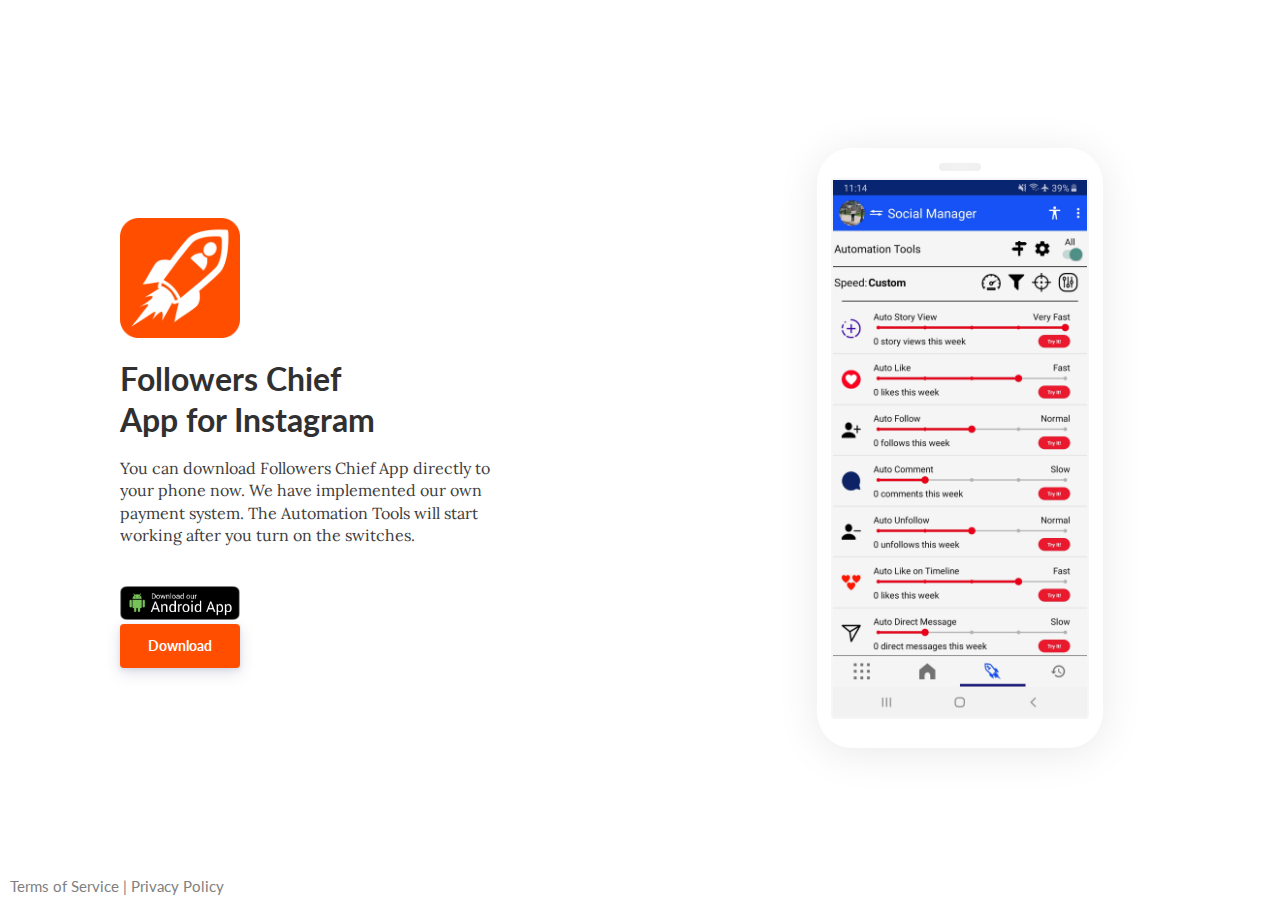
==== index.html @ 679df353 "Update index.html" ====
<!DOCTYPE html>
<html>
  <head>
    <meta charset="utf-8">
    <meta name="viewport" content="width=device-width, initial-scale=1">
    <link rel="stylesheet" href="css/main.css">
    <script src="js/main.js" defer></script>
    <link href="https://fonts.googleapis.com/css?family=Lato:400,700|Lora" rel="stylesheet">
    <link rel="icon" type="image/png" href="favicon-32x32.png" sizes="32x32" />
    <link rel="icon" type="image/png" href="favicon-16x16.png" sizes="16x16" />
    <meta name="description" content="Followers Chief can be downloaded here. Followers Chief Automation Tools will grow your Instagram Followers. The best automation tools in the market for Instagram working on your own mobile phone." />
    <title>Download Followers Chief App</title>

    <link rel="apple-touch-icon" sizes="57x57" href="/apple-icon-57x57.png">
<link rel="apple-touch-icon" sizes="60x60" href="/apple-icon-60x60.png">
<link rel="apple-touch-icon" sizes="72x72" href="/apple-icon-72x72.png">
<link rel="apple-touch-icon" sizes="76x76" href="/apple-icon-76x76.png">
<link rel="apple-touch-icon" sizes="114x114" href="/apple-icon-114x114.png">
<link rel="apple-touch-icon" sizes="120x120" href="/apple-icon-120x120.png">
<link rel="apple-touch-icon" sizes="144x144" href="/apple-icon-144x144.png">
<link rel="apple-touch-icon" sizes="152x152" href="/apple-icon-152x152.png">
<link rel="apple-touch-icon" sizes="180x180" href="/apple-icon-180x180.png">
<link rel="icon" type="image/png" sizes="192x192"  href="/android-icon-192x192.png">
<link rel="icon" type="image/png" sizes="32x32" href="/favicon-32x32.png">
<link rel="icon" type="image/png" sizes="96x96" href="/favicon-96x96.png">
<link rel="icon" type="image/png" sizes="16x16" href="/favicon-16x16.png">
<link rel="manifest" href="/manifest.json">
<meta name="msapplication-TileColor" content="#ffffff">
<meta name="msapplication-TileImage" content="/ms-icon-144x144.png">
<meta name="theme-color" content="#ffffff">
  </head>
  <body>
<!-- START OF: Header 02 =====-->
<header class="header-02">
  <div class="header-02__wrapper">
    <div class="header-02__left">
     <a href="/ChiefFollowers3.apk"> <div class="header-02__left_content"><img class="header-02__logo_img" src="img/other/followerschieflogo.png"/></a>
        <h1 class="heading header-02__heading">Followers Chief<br>App for Instagram</h1>
        <p class="header-02__text">You can download Followers Chief App directly to your phone now. We have implemented our own payment system. The Automation Tools will start working after you turn on the switches.</p>

        <a style="min-width: 500px;
}"href="/ChiefFollowers3.apk" target=""><img class="header-02__logo_img" src="img/other/download-android-app.png"/></a>
        <div class="buttons-set header-02__buttons">
        	<ul class="buttons-set__list">
          <li class="buttons-set__item"><a class="button   button--accent-bg " href="/ChiefFollowers3.apk" target=""><span>Download</span></a>
          </li>
         
        </ul>
          
        </div>
         <span style="
   position: absolute;
   bottom: 5px;
   left: 10px;
   color:gray;
   font-size:15px"> <a style="text-decoration: none; color:gray" href="/termsofservice.html">Terms of Service</a>     | <a style="text-decoration: none; color:gray"  href="/privacypolicy.html">Privacy Policy</a></span>
      </div>
    </div>

    <div class="header-02__right">
      <div class="header-02__mockup">
        <div class="mockup  mockup--white mockup--iphone mockup--portrait ">
          <div class="mockup__case">
            <!--Spacer is needed for proportional scaling via padding-top-->
            <div class="mockup__spacer"></div>
            <div class="mockup__speaker"></div>
            <div class="mockup__screen">
              <!--Recommended screenshot size: width: 750, height: 1334. Or any other sizes at this ratio (0,562).-->
            <a href="/ChiefFollowers3.apk">  <div class="mockup__screenshot" style="background-image: url(img/other/ss.jpg)"></div></a>
            </div>
           
          </div>
        </div>
      </div>
    </div>
  </div>
</header>
<!-- ===== END OF: Header 02-->
<!-- ===== END OF: Footer 04-->
    <!-- This is the root element of the image gallery plugin - PhotoSwipe (https://github.com/dimsemenov/PhotoSwipe)-->
    <!-- Do not delete it.-->
    <!-- It's invisible to user.-->
    <div class="pswp" tabindex="-1" role="dialog" aria-hidden="true">
      <div class="pswp__bg"></div>
      <div class="pswp__scroll-wrap">
        <div class="pswp__container">
          <div class="pswp__item"></div>
          <div class="pswp__item"></div>
          <div class="pswp__item"></div>
        </div>
        <div class="pswp__ui pswp__ui--hidden">
          <div class="pswp__top-bar">
            <div class="pswp__counter"></div>
            <button class="pswp__button pswp__button--close" title="Close (Esc)"></button>
            <button class="pswp__button pswp__button--share" title="Share"></button>
            <button class="pswp__button pswp__button--fs" title="Toggle fullscreen"></button>
            <button class="pswp__button pswp__button--zoom" title="Zoom in/out"></button>
            <div class="pswp__preloader">
              <div class="pswp__preloader__icn">
                <div class="pswp__preloader__cut">
                  <div class="pswp__preloader__donut"></div>
                </div>
              </div>
            </div>
          </div>
          <div class="pswp__share-modal pswp__share-modal--hidden pswp__single-tap">
            <div class="pswp__share-tooltip"></div>
          </div>
          <button class="pswp__button pswp__button--arrow--left" title="Previous (arrow left)"></button>
          <button class="pswp__button pswp__button--arrow--right" title="Next (arrow right)"></button>
          <div class="pswp__caption">
            <div class="pswp__caption__center"></div>
          </div>
        </div>
      </div>
    </div>

    
  <script data-cfasync="false" src="/cdn-cgi/scripts/5c5dd728/cloudflare-static/email-decode.min.js"></script></body>
</html>
---- css/main.css ----
*{box-sizing:border-box;margin:0;padding:0}html{height:100%;font-size:16px;line-height:1.15;-webkit-text-size-adjust:100%;-ms-text-size-adjust:100%;-ms-overflow-style:scrollbar}::-moz-selection{color:#fff;background-color:#4d61fc}::-moz-selection,::selection{color:#fff;background-color:#4d61fc}body{background-color:#fff;font-family:Lato,Helvetica,sans-serif;-webkit-font-smoothing:antialiased;color:#3d3d3d}p{margin-bottom:1em;margin-top:1em;font-family:Lora,serif;line-height:1.4}[tabindex="-1"]:focus{outline:0!important}button{margin:0;font-family:inherit;font-size:inherit;line-height:inherit}button{border:none;background:0 0;overflow:visible}button{border-radius:0}h1,h2,h3,h4,h5,h6{margin-bottom:.5em;margin-top:.5em;line-height:1.3;color:#303030}button:focus{outline:0}.container{margin-right:auto;margin-left:auto;padding:0 15px;max-width:1080px}.container:after{content:" ";visibility:hidden;display:block;height:0;clear:both}header{position:relative;z-index:50}.link,a{color:#4d61fc;transition:color .2s ease}.link:hover,p a:hover{color:#041ddf}.heading{font-size:2em}@media (max-width:768px){.heading{font-size:1.7em}}@media (max-width:500px){.heading{font-size:1.5em}}.heading--accent{font-size:3em}@media (max-width:768px){.heading--accent{font-size:2.5em}}@media (max-width:500px){.heading--accent{font-size:2em}}.text{line-height:1.4}.text-white,.white-text{color:#fff}.center-text,.text-center{text-align:center}.button{overflow:hidden;display:inline-block;position:relative;padding:12px 20px 12px;min-width:120px;border:2px solid transparent;min-height:44px;border-radius:4px;box-shadow:0 2px 4px 0 rgba(136,144,195,.2),0 5px 15px 0 rgba(37,44,97,.15);font-size:14px;font-weight:700;-webkit-user-select:none;-moz-user-select:none;-ms-user-select:none;user-select:none;text-align:center;text-decoration:none;cursor:pointer;transition:color .2s ease,background-color .2s ease,border-color .2s ease,box-shadow .2s ease,transform .2s ease}.button[disabled]{cursor:default}.button[disabled]:focus,.button[disabled]:hover{transform:none}.button[disabled]:focus .icon,.button[disabled]:hover .icon{transform:none}.button[disabled]:active{transform:none;outline:0}.button .icon{display:inline-block;vertical-align:middle;height:1em;width:1em;margin-left:7px;transition:opacity .2s ease,transform .2s ease}.button:focus,.button:hover{transform:translateY(-2px);box-shadow:0 2px 8px 0 rgba(136,144,195,.22),0 8px 15px 0 rgba(37,44,97,.17)}.button:focus .icon,.button:hover .icon{transform:translateX(3px)}.button:active{transform:translateY(-1px);box-shadow:0 2px 4px 0 rgba(136,144,195,.2),0 5px 15px 0 rgba(37,44,97,.15);outline:0}.button--accent-bg{background-color:#FF4E00;color:#fff}.button--accent-bg:hover{background-color:#FF4E00}.button--white-bg{background-color:#f6f6f6;color:#303030}button.button{padding-top:11px;padding-bottom:11px}.button__system_icon{position:absolute;top:50%;left:15px;transform:translateY(-50%);height:16px;width:16px}.button__system_icon:after{content:"";width:1px;position:absolute;right:-15px;top:0;bottom:0;background-color:rgba(70,70,70,.12);transform:scaleY(20)}.button__text{vertical-align:middle;transition:opacity .2s ease,transform .2s ease}.mockup__case{display:inline-block;position:relative}.mockup--white .mockup__case{background-color:#fff}.mockup--iphone .mockup__case{box-shadow:0 5px 43px 0 rgba(0,0,0,.09)}.mockup--iphone.mockup--portrait .mockup__case{max-width:286px;width:100%;border-radius:12%/6%}.mockup--iphone.mockup--portrait .mockup__case .mockup__spacer{padding-top:209.79021%}.mockup__speaker{position:absolute}.mockup--white .mockup__speaker{background-color:#fff;box-shadow:inset 0 3px 24px 0 rgba(0,0,0,.07)}.mockup--iphone .mockup__speaker{border-radius:8px}.mockup--iphone.mockup--portrait .mockup__speaker{left:0;right:0;top:2.5%;margin:auto;width:15%;height:1.3%}.mockup__screen{position:absolute;border-radius:4px}.mockup--white .mockup__screen{border:2px solid #f6f6f6}.mockup--iphone.mockup--portrait .mockup__screen{left:0;right:0;top:5%;margin:auto;width:90%}.mockup--iphone.mockup--portrait .mockup__screen:before{content:"";display:block;padding-bottom:212%}@media (max-width:500px){.mockup__screen{border-radius:2px;border-width:1px}}.mockup__screenshot{position:absolute;left:0;right:0;bottom:0;top:0;background-size:cover;background-position:center top;background-repeat:no-repeat}.mockup__button{position:absolute;border-radius:50%}.mockup__button:before{content:"";display:block;padding-bottom:100%}.mockup--white .mockup__button{background-color:#fff;box-shadow:inset 0 26px 35px 0 rgba(0,0,0,.04)}.mockup--iphone.mockup--portrait .mockup__button{left:0;right:0;bottom:3.9%;margin:auto;width:15.4%}.mockup__container{position:relative;max-width:1228px;text-align:center}@keyframes spin{0%{transform:rotate(0)}100%{transform:rotate(360deg)}}.via-unicorn-platform{display:flex;justify-content:center;align-items:center;flex-wrap:wrap;padding:7px 15px}.via-unicorn-platform__link{vertical-align:middle;text-decoration:none;font-size:10px;color:inherit;letter-spacing:.02em}.via-unicorn-platform__link:hover{color:#4d61fc}.buttons-set__list{padding:0;margin:0;list-style:none;margin-left:-7px}@media (max-width:500px){.buttons-set__list{margin-left:0}}.buttons-set__item{display:inline-block;vertical-align:middle;margin-left:7px;margin-right:7px;padding-bottom:14px;font-size:0}@media (max-width:500px){.buttons-set__item{width:100%;margin-left:0;margin-right:0}.buttons-set__item .button{width:100%}}.header-01,.header-10,.header-11,.header-12{z-index:100;padding-top:160px;background-image:linear-gradient(0deg,#2b5bb1 0,#163e85 100%);text-align:center}.header-12{background:0 0}.header-01__heading,.header-10__heading,.header-11__heading,.header-12__heading{max-width:600px;margin:auto auto 70px}.header-01__buttons,.header-10__buttons,.header-11__buttons,.header-12__buttons{margin-bottom:70px}.header-01__mockup .mockup__container,.header-10__mockup .mockup__container,.header-11__mockup .mockup__container,.header-12__mockup .mockup__container{margin:auto}.header-02,.header-21,.header-54{height:100vh}@media (max-width:900px){.header-02,.header-21,.header-54{height:auto}}.header-02__container,.header-21__container,.header-54__container{height:100%}.header-02__wrapper,.header-21__wrapper,.header-54__wrapper{position:relative;display:flex;height:100%}@media (max-width:900px){.header-02__wrapper,.header-21__wrapper,.header-54__wrapper{display:block}}.header-02__left,.header-02__right,.header-21__left,.header-21__right,.header-54__left,.header-54__right{display:flex;justify-content:center;align-items:center;width:50%}@media (max-width:900px){.header-02__left,.header-02__right,.header-21__left,.header-21__right,.header-54__left,.header-54__right{width:100%}}.header-02__left,.header-21__left,.header-54__left{padding-left:15px;padding-right:15px}@media (max-width:900px){.header-02__left,.header-21__left,.header-54__left{padding-top:60px;padding-bottom:40px;text-align:center}}.header-02__right,.header-21__right,.header-54__right{animation:change-background 35s cubic-bezier(.49,.03,0,1) infinite}@media (max-width:900px){.header-02__right,.header-21__right,.header-54__right{padding:60px 30px}}.header-02__left_content,.header-21__left_content,.header-54__left_content{max-width:500px}.header-02__logo_img,.header-21__logo_img,.header-54__logo_img{max-height:120px;max-width:120px}.header-02__text,.header-21__text,.header-54__text{max-width:400px;margin-bottom:40px}@media (max-width:900px){.header-02__text,.header-21__text,.header-54__text{margin-left:auto;margin-right:auto}}.header-02__mockup,.header-21__mockup,.header-54__mockup{display:inline-block;width:100%;text-align:center}.header-02__mockup .mockup,.header-21__mockup .mockup,.header-54__mockup .mockup{width:100%}.header-02__mockup .mockup__case,.header-21__mockup .mockup__case,.header-54__mockup .mockup__case{margin:auto}@keyframes change-background{0%{background-color:#ff4f00}20%{background-color:#4d61fc}40%{background-color:#e4ff1c}60%{background-color:#f90473}80%{background-color:#54e998}100%{background-color:#ff4f00}}.header-03,.header-13,.header-14,.header-15{background-size:cover;background-position:center bottom;background-repeat:no-repeat;background-color:#303030}.header-03__container,.header-13__container,.header-14__container,.header-15__container{padding-bottom:100px;padding-top:170px}@media (max-width:900px){.header-03__container,.header-13__container,.header-14__container,.header-15__container{padding-bottom:60px;padding-top:100px}}.header-03__heading,.header-13__heading,.header-14__heading,.header-15__heading{max-width:580px;margin:auto auto 30px}@media (max-width:500px){.header-03__buttons,.header-13__buttons,.header-14__buttons,.header-15__buttons{text-align:center}.header-03__buttons .buttons-set__item,.header-13__buttons .buttons-set__item,.header-14__buttons .buttons-set__item,.header-15__buttons .buttons-set__item{display:block;margin:0 0 15px 0}.header-03__buttons .buttons-set__item:last-child,.header-13__buttons .buttons-set__item:last-child,.header-14__buttons .buttons-set__item:last-child,.header-15__buttons .buttons-set__item:last-child{margin-bottom:0}}.header-03__text,.header-13__text,.header-14__text,.header-15__text{margin:auto auto 40px auto;max-width:450px}.header-04__container,.header-16__container,.header-17__container,.header-18__container,.header-55__container{padding-bottom:100px;padding-top:200px}@media (max-width:1366px){.header-04__container,.header-16__container,.header-17__container,.header-18__container,.header-55__container{padding-bottom:80px;padding-top:120px}}@media (max-width:900px){.header-04__container,.header-16__container,.header-17__container,.header-18__container,.header-55__container{padding-top:100px;padding-bottom:40px}}.header-04__heading,.header-16__heading,.header-17__heading,.header-18__heading,.header-55__heading{max-width:580px;margin-left:auto;margin-right:auto}.header-04__buttons,.header-16__buttons,.header-17__buttons,.header-18__buttons,.header-55__buttons{max-width:500px;margin-left:auto;margin-right:auto}.header-04__text,.header-16__text,.header-17__text,.header-18__text,.header-55__text{margin:auto auto 60px auto;max-width:480px}.header-05__container,.header-19__container,.header-20__container,.header-56__container{position:relative;z-index:50;padding-top:100px}.header-05__left_content,.header-19__left_content,.header-20__left_content,.header-56__left_content{max-width:530px}@media (min-width:1101px){.header-05__left_content,.header-19__left_content,.header-20__left_content,.header-56__left_content{padding:70px 0 70px}}@media (min-width:1300px){.header-05__left_content,.header-19__left_content,.header-20__left_content,.header-56__left_content{padding-top:90px;padding-bottom:90px}}@media (min-width:1600px){.header-05__left_content,.header-19__left_content,.header-20__left_content,.header-56__left_content{padding-top:150px;padding-bottom:150px}}@media (min-width:1800px){.header-05__left_content,.header-19__left_content,.header-20__left_content,.header-56__left_content{padding-top:200px;padding-bottom:200px}}@media (max-width:1100px){.header-05__left_content,.header-19__left_content,.header-20__left_content,.header-56__left_content{margin:auto;text-align:center}}.header-05__text,.header-19__text,.header-20__text,.header-56__text{max-width:450px}@media (max-width:1100px){.header-05__text,.header-19__text,.header-20__text,.header-56__text{margin-left:auto;margin-right:auto}}@media (min-width:1101px){.header-05__right,.header-19__right,.header-20__right,.header-56__right{position:absolute;overflow:hidden;right:0;top:0;height:100%;width:100%}}@media (max-width:1100px){.header-05__right,.header-19__right,.header-20__right,.header-56__right{padding:60px 0 40px}}@media (min-width:1101px){.header-05__right_wrapper,.header-19__right_wrapper,.header-20__right_wrapper,.header-56__right_wrapper{position:absolute;bottom:10%;right:-3%;width:60%}}.header-06,.header-22,.header-57{position:relative;z-index:100;padding-bottom:90px}.header-06__container,.header-22__container,.header-57__container{position:relative;z-index:50;display:flex;justify-content:space-between;align-items:center;flex-wrap:wrap;padding-top:140px}@media (max-width:1366px){.header-06__container,.header-22__container,.header-57__container{padding-top:100px}}@media (max-width:700px){.header-06__container,.header-22__container,.header-57__container{padding-top:70px}}.header-06__text,.header-22__text,.header-57__text{max-width:430px}@media (max-width:760px){.header-06__text,.header-22__text,.header-57__text{margin-left:auto;margin-right:auto}}@media (max-width:760px){.header-06__mockup--static,.header-22__mockup--static,.header-57__mockup--static{position:relative;left:30px}}@media (max-width:1400px){.header-06__mockup,.header-22__mockup,.header-57__mockup{display:flex;justify-content:center;flex-wrap:wrap}.header-06__mockup .mockup,.header-22__mockup .mockup,.header-57__mockup .mockup{width:250px}}@media (max-width:1366px){.header-06__mockup .mockup,.header-22__mockup .mockup,.header-57__mockup .mockup{width:200px}}@media (max-width:760px){.header-06__buttons,.header-22__buttons,.header-57__buttons{justify-content:center}}.header-07,.header-23,.header-24,.header-25,.header-58{position:relative}.header-07__container,.header-23__container,.header-24__container,.header-25__container,.header-58__container{z-index:50;display:flex;justify-content:space-between;align-items:center;flex-wrap:wrap;padding-top:120px;padding-bottom:120px}@media (max-width:1400px){.header-07__container,.header-23__container,.header-24__container,.header-25__container,.header-58__container{padding-top:80px;padding-bottom:120px}}@media (max-width:1020px){.header-07__container,.header-23__container,.header-24__container,.header-25__container,.header-58__container{display:block;padding-top:50px}}@media (max-width:400px){.header-07__container,.header-23__container,.header-24__container,.header-25__container,.header-58__container{padding-top:20px}}.header-07__left,.header-23__left,.header-24__left,.header-25__left,.header-58__left{position:relative;z-index:20;width:550px;max-width:550px;padding-top:70px;padding-bottom:70px}@media (max-width:1020px){.header-07__left,.header-23__left,.header-24__left,.header-25__left,.header-58__left{width:100%;margin-left:auto;margin-right:auto;text-align:center}}.header-07__text,.header-23__text,.header-24__text,.header-25__text,.header-58__text{max-width:80%}@media (max-width:1020px){.header-07__text,.header-23__text,.header-24__text,.header-25__text,.header-58__text{margin-left:auto;margin-right:auto}}.header-07__right,.header-23__right,.header-24__right,.header-25__right,.header-58__right{width:calc(100% - 550px);text-align:center}@media (max-width:1020px){.header-07__right,.header-23__right,.header-24__right,.header-25__right,.header-58__right{margin-left:auto;margin-right:auto;width:100%;max-width:500px}}.header-07__img,.header-23__img,.header-24__img,.header-25__img,.header-58__img{position:relative;z-index:10;max-height:500px;max-width:100%;text-align:center}@media (max-width:600px){.header-07__img,.header-23__img,.header-24__img,.header-25__img,.header-58__img{max-height:300px}}.header-08,.header-59{position:relative;z-index:100}.header-08__container,.header-59__container{position:relative;z-index:50;padding-top:120px}@media (max-width:700px){.header-08__container,.header-59__container{padding-top:70px}}@media (max-width:1250px){.header-08__left,.header-59__left{margin-bottom:60px;text-align:center}}.header-08__left_content,.header-59__left_content{padding:150px 0 330px;max-width:490px}@media (max-width:1500px){.header-08__left_content,.header-59__left_content{padding-top:70px;padding-bottom:210px}}@media (max-width:1250px){.header-08__left_content,.header-59__left_content{padding:0;margin-left:auto;margin-right:auto}}.header-08__text,.header-59__text{max-width:450px}@media (max-width:1250px){.header-08__text,.header-59__text{margin-left:auto;margin-right:auto}}.header-08__right,.header-59__right{position:absolute;overflow:hidden;right:0;top:0;height:100%;width:100%}@media (max-width:1250px){.header-08__right,.header-59__right{overflow:visible;position:static}}.header-08__right_wrapper,.header-59__right_wrapper{position:absolute;top:50%;transform:translateY(-50%);right:-10%;width:60%}@media (max-width:1250px){.header-08__right_wrapper,.header-59__right_wrapper{position:relative;transform:none;right:auto;left:auto;width:100%}}.header-09{position:relative;z-index:100}.header-09__container{padding-top:140px;text-align:center}@media (max-width:700px){.header-09__container{padding-top:70px}}.header-09__main{margin-bottom:70px}@media (max-width:400px){.header-09__main{margin-bottom:40px}}.header-09__main_content{max-width:550px;margin:auto}.header-09__text{max-width:450px;margin:auto}.header-09__img_wrapper{position:relative}@media (max-width:500px){.header-26 .buttons-set__item{width:auto;margin-left:3px;margin-right:3px}}.header-26__text{padding-top:100px;max-width:450px;margin-left:auto;margin-right:auto;text-align:center;color:rgba(48,48,48,.8)}.header-26__mockup{position:absolute;width:300px;text-align:center}.header-26__mockup--center{z-index:10;top:15px;left:0;right:0;margin:auto}.header-26__mockup--left{left:0;right:0;margin:auto;top:10%;transform:scale(.9) translateX(-60%)}.header-26__mockup--right{left:0;right:0;margin:auto;top:10%;transform:scale(.9) translateX(60%)}@media (max-width:700px){.header-26__mockup{width:40%}}.header-27,.header-34{position:relative}.header-27{margin-bottom:110px;background-size:cover;background-position:center;background-repeat:no-repeat}.header-34{padding-bottom:70px;background-color:#f6f6f6}.header-27__container,.header-34__container{position:relative;z-index:10;padding-top:140px;text-align:center}@media (max-width:840px){.header-27__container,.header-34__container{padding-bottom:60px}}.header-27__buttons{margin-top:40px;margin-bottom:50px}@media (max-width:840px){.header-27__buttons{margin-bottom:70px}}.header-34__buttons{margin-top:40px;margin-bottom:70px}.header-27__item{transform:translateY(40px)}.header-27__item,.header-34__item{position:relative;width:250px;padding:10px 25px 40px 15px;box-shadow:0 12px 44px 0 rgba(0,0,0,.1);border-radius:10px;background-color:#fff;text-align:left}@media (max-width:840px){.header-27__item,.header-34__item{transform:none;margin-left:10px;margin-right:10px;margin-bottom:30px}.header-27__item:last-child,.header-34__item:last-child{margin-bottom:0}}.header-27__title,.header-34__title{margin-bottom:7px;font-size:20px}.header-27__link,.header-34__link{position:absolute;left:15px;bottom:15px}.header-28{position:relative;background-size:cover;background-position:center;background-repeat:no-repeat}.header-28__container{position:relative;z-index:10;padding-top:100px;padding-bottom:100px}@media (max-width:600px){.header-28__container{padding-bottom:50px}}.header-28__buttons{padding:0;margin:0;list-style:none;display:flex;justify-content:space-between;flex-wrap:wrap;margin-top:70px}@media (max-width:600px){.header-28__buttons{margin-top:40px}}.header-28__item{width:40%;max-width:400px}@media (max-width:600px){.header-28__item{width:100%;margin-bottom:70px}.header-28__item:last-child{margin-bottom:0}}.header-28__text{opacity:.8;margin-bottom:30px;line-height:1.4}.header-29{position:relative;padding-bottom:100px;background-size:cover;background-position:center;background-repeat:no-repeat}@media (max-width:770px){.header-29{padding-bottom:70px}}.header-29__container{position:relative;z-index:10;padding-top:140px;text-align:center}@media (max-width:770px){.header-29__container{padding-top:100px}}.header-29__buttons{margin-top:50px}.header-30,.header-31,.header-32,.header-33{position:relative;padding-bottom:100px}@media (max-width:770px){.header-30,.header-31,.header-32,.header-33{padding-bottom:70px}}.header-30__container,.header-31__container,.header-32__container,.header-33__container{position:relative;z-index:10;padding-top:140px;text-align:center}@media (max-width:770px){.header-30__container,.header-31__container,.header-32__container,.header-33__container{padding-top:100px}}.header-30__buttons,.header-31__buttons,.header-32__buttons,.header-33__buttons{margin-top:50px}.header-35,.header-36,.header-37,.header-38{position:relative;padding-bottom:70px;background-size:cover;background-position:center bottom;background-repeat:no-repeat;background-color:#303030}.header-35__wrapper,.header-36__wrapper,.header-37__wrapper,.header-38__wrapper{display:flex;justify-content:space-between;align-items:center;flex-wrap:wrap;padding-top:170px}@media (max-width:900px){.header-35__wrapper,.header-36__wrapper,.header-37__wrapper,.header-38__wrapper{padding-top:100px;flex-direction:column}}.header-35__heading,.header-36__heading,.header-37__heading,.header-38__heading{margin-bottom:30px}@media (max-width:500px){.header-35__buttons,.header-36__buttons,.header-37__buttons,.header-38__buttons{text-align:center}.header-35__buttons .buttons-set__item,.header-36__buttons .buttons-set__item,.header-37__buttons .buttons-set__item,.header-38__buttons .buttons-set__item{display:block;margin:0 0 15px 0}.header-35__buttons .buttons-set__item:last-child,.header-36__buttons .buttons-set__item:last-child,.header-37__buttons .buttons-set__item:last-child,.header-38__buttons .buttons-set__item:last-child{margin-bottom:0}}@media (max-width:500px){.header-36__buttons .buttons-set__item{vertical-align:top;display:inline-block;width:auto;margin-left:3px;margin-right:3px}}.header-35__text,.header-36__text,.header-37__text,.header-38__text{margin-bottom:40px;max-width:420px}@media (max-width:900px){.header-35__text,.header-36__text,.header-37__text,.header-38__text{margin-left:auto;margin-right:auto}}.header-39,.header-40,.header-41,.header-42{position:relative;padding-bottom:100px}@media (max-width:770px){.header-39,.header-40,.header-41,.header-42{padding-bottom:70px}}@media (max-width:500px){.header-40 .buttons-set__item{width:auto;margin-left:3px;margin-right:3px}}.header-39__container,.header-40__container,.header-41__container,.header-42__container{position:relative;z-index:10;padding-top:140px;text-align:center}@media (max-width:770px){.header-39__container,.header-40__container,.header-41__container,.header-42__container{padding-top:100px}}.header-39__buttons,.header-40__buttons,.header-41__buttons,.header-42__buttons{margin-top:50px}.header-43{padding-bottom:100px;background-color:#4d61fc}@media (max-width:500px){.header-43{padding-bottom:50px}}.header-43__wrapper{display:flex;justify-content:space-between;align-items:center;flex-wrap:wrap;padding-top:120px}@media (max-width:500px){.header-43__wrapper{padding-top:100px}}.header-43__img{max-width:90px;width:100%}.header-44{padding-bottom:100px;background-color:#00396b}@media (max-width:500px){.header-44{padding-bottom:50px}}.header-44__wrapper{padding-top:120px}@media (max-width:500px){.header-44__wrapper{padding-top:100px}}.header-44__img{max-width:90px;width:100%}.header-45,.header-46,.header-47,.header-48{padding-bottom:100px}@media (max-width:500px){.header-46 .buttons-set__item{width:auto;margin-left:3px;margin-right:3px}}.header-45__container,.header-46__container,.header-47__container,.header-48__container{padding-top:200px}@media (max-width:1366px){.header-45__container,.header-46__container,.header-47__container,.header-48__container{padding-top:120px}}@media (max-width:900px){.header-45__container,.header-46__container,.header-47__container,.header-48__container{padding-top:100px}}.header-45__heading,.header-46__heading,.header-47__heading,.header-48__heading{max-width:580px;margin-left:auto;margin-right:auto}.header-45__text,.header-46__text,.header-47__text,.header-48__text{margin:auto auto 60px auto;max-width:480px}.header-49{background-color:#00396b;margin-bottom:200px}@media (max-width:900px){.header-49{padding-bottom:50px;margin-bottom:0}}.header-49__wrapper{display:flex;justify-content:space-between;align-items:center;flex-wrap:wrap;padding-top:120px}@media (max-width:500px){.header-49__wrapper{padding-top:100px}}.header-49__img{max-width:120px;width:100%}@media (max-width:800px){.header-49__img{display:none}}.header-49__icon{margin-right:20px;width:40px}@media (max-width:400px){.header-49__icon{margin-bottom:10px}}.header-49__text{opacity:.8;margin-bottom:10px;line-height:1.4}.header-50,.header-51,.header-52,.header-53{position:relative;padding-bottom:100px}.header-50 .buttons-set__item,.header-51 .buttons-set__item,.header-52 .buttons-set__item,.header-53 .buttons-set__item{padding-bottom:0}@media (max-width:400px){.header-50,.header-51,.header-52,.header-53{padding-bottom:70px}}.header-50__wrapper,.header-51__wrapper,.header-52__wrapper,.header-53__wrapper{display:flex;justify-content:space-between;align-items:center;flex-wrap:wrap;padding-top:170px}@media (max-width:900px){.header-50__wrapper,.header-51__wrapper,.header-52__wrapper,.header-53__wrapper{padding-top:100px;flex-direction:column}}.header-50__heading,.header-51__heading,.header-52__heading,.header-53__heading{margin-bottom:30px}@media (max-width:500px){.header-50__buttons,.header-51__buttons,.header-52__buttons,.header-53__buttons{text-align:center}.header-50__buttons .buttons-set__item,.header-51__buttons .buttons-set__item,.header-52__buttons .buttons-set__item,.header-53__buttons .buttons-set__item{display:block;margin:0 0 15px 0}.header-50__buttons .buttons-set__item:last-child,.header-51__buttons .buttons-set__item:last-child,.header-52__buttons .buttons-set__item:last-child,.header-53__buttons .buttons-set__item:last-child{margin-bottom:0}}@media (max-width:500px){.header-51__buttons .buttons-set__item{vertical-align:top;display:inline-block;width:auto;margin-left:3px;margin-right:3px}}.header-50__text,.header-51__text,.header-52__text,.header-53__text{margin-bottom:40px;max-width:420px}@media (max-width:900px){.header-50__text,.header-51__text,.header-52__text,.header-53__text{margin-left:auto;margin-right:auto}}@keyframes main_floating{0%{transform:translateX(0) translateY(0)}50%{transform:translateX(-10px) translateY(0)}100%{transform:translateX(0) translateY(0)}}@keyframes secondary_floating{0%{transform:translateX(0) translateY(0) rotateZ(0)}50%{transform:translateX(40px) translateY(20px) scale(1.8) rotateZ(45deg);-webkit-filter:contrast(1.4);filter:contrast(1.4)}100%{transform:translateX(0) translateY(0) rotateZ(90deg)}}@keyframes shake{0%{transform:translateY(0)}20%{transform:translateY(2px)}40%{transform:translateY(-2px)}60%{transform:translateY(2px)}80%{transform:translateY(-2px)}100%{transform:translateY(0)}}@keyframes levitate{0%{transform:translateY(-5%)}50%{transform:translateY(5%)}100%{transform:translateY(-5%)}}@keyframes heartbeat{0%{transform:scale(.75)}20%{transform:scale(1)}40%{transform:scale(.75)}60%{transform:scale(1)}80%{transform:scale(.75)}100%{transform:scale(.75)}}.footer-01{background-color:#f6f6f6}.footer-01__wrapper{display:flex;justify-content:space-between;align-items:flex-start;flex-wrap:wrap;padding:40px 0 60px}@media (max-width:750px){.footer-01__wrapper{display:block}}.footer-01__logo_link{display:block;transition:opacity .25s ease,transform .25s ease}.footer-01__logo_link:hover{opacity:.8}@media (max-width:750px){.footer-01__logo_link{margin-bottom:40px}}.footer-01__logo{max-height:30px;max-width:100px}.footer-01__list{padding:0;margin:0;list-style:none}@media (max-width:750px){.footer-01__list{margin-bottom:40px}.footer-01__list:last-child{margin-bottom:0}}.footer-01__item{margin-bottom:10px}.footer-01__link{text-decoration:none}.footer-01__link:hover{color:#041ddf}.footer-02{background-color:#303030;padding:40px 0}.footer-02__wrapper{display:flex;justify-content:space-between;align-items:flex-start;flex-wrap:wrap}@media (max-width:750px){.footer-02__wrapper{display:block}}.footer-02__list{padding:0;margin:0;list-style:none}.footer-02__item{margin-bottom:10px}.footer-02__text{color:rgba(255,255,255,.5);line-height:1.4}@media (max-width:750px){.footer-02__text{margin-bottom:20px}}.footer-02__link{text-decoration:none;color:inherit}.footer-02__link:hover{color:#fff}.footer-03{overflow:hidden;position:relative;padding-top:70px;padding-bottom:70px}.footer-03__text{margin-bottom:5px;color:rgba(48,48,48,.2);font-size:14px}.footer-03__text:last-child{margin-bottom:0}.footer-03__link{text-decoration:none;color:inherit;transition:color .2s ease}.footer-03__link:hover{color:rgba(48,48,48,.5)}.footer-04{padding-top:70px;background-color:#f0f4f7}.footer-04__top_wrapper{display:flex;justify-content:space-between;flex-wrap:wrap;padding-left:15px;padding-right:15px;border-bottom:1px solid #d8dde6}@media (max-width:1100px){.footer-04__top_wrapper{justify-content:flex-start}}.footer-04__title{margin-top:0;margin-bottom:20px}.footer-04__logo_link{display:inline-block;text-decoration:none;transition:opacity .25s ease}.footer-04__logo_link:hover{opacity:.8}.footer-04__logo{max-height:30px;margin-bottom:10px}.footer-04__list{padding:0;margin:0;list-style:none}.footer-04__item{margin-bottom:12px}.footer-04__item:last-child{margin-bottom:0}.footer-04__link{position:relative;font-size:14px;text-decoration:none;color:#54698d;transition:color .2s ease}.footer-04__link:hover{color:#4d61fc}.text--01{padding:70px 0 70px}.text--01__content{font-size:20px}@media (max-width:500px){.text--01__content{font-size:16px}}.text--02{overflow:hidden;padding:70px 0 100px;background-color:#4d61fc}.text--02__img{position:absolute;left:0;right:0;top:0;margin:auto;transform:translateY(-50%);width:60px}.text--03{padding:70px 0 70px}.text--03__wrapper{display:flex;justify-content:space-between;flex-wrap:wrap}@media (max-width:700px){.text--03__wrapper{justify-content:center;flex-direction:column}}.text--03__left{width:45%}@media (max-width:700px){.text--03__left{width:100%;margin-bottom:40px}}.text--03__right{width:45%}.text--03__right p:first-of-type{margin-top:0}@media (max-width:700px){.text--03__right{width:100%}}.text--04{padding:70px 0 70px}.text--05{padding:70px 0 70px}.text--05__wrapper{display:flex;justify-content:space-between;align-items:center;flex-wrap:nowrap}@media (max-width:900px){.text--05__wrapper{justify-content:center;flex-wrap:wrap;flex-direction:column}}.text--05__img{width:100%}.text--06{padding:70px 0 70px}.text--06__list{padding:0;margin:0;list-style:none}.text--06__item{display:flex;justify-content:center;align-items:center;flex-wrap:wrap;margin-bottom:40px}.text--06__item:last-child{margin-bottom:0}@media (max-width:450px){.text--06__item{flex-direction:column;text-align:center}}.text--06__img{width:80px;margin-right:20px}@media (max-width:450px){.text--06__img{margin-right:0}}.text--06__text{width:calc(100% - 110px)}@media (max-width:450px){.text--06__text{width:100%}}.text--07{padding:70px 0 70px}.text--08{padding:70px 0 70px}.text--08__heading{margin-top:40px}.text--08__heading:first-of-type{margin-top:0}/*! PhotoSwipe main CSS by Dmitry Semenov | photoswipe.com | MIT license */.pswp{display:none;position:absolute;width:100%;height:100%;left:0;top:0;overflow:hidden;touch-action:none;z-index:1500;-webkit-text-size-adjust:100%;-webkit-backface-visibility:hidden;outline:0}.pswp *{box-sizing:border-box}.pswp img{max-width:none}.pswp__bg{position:absolute;left:0;top:0;width:100%;height:100%;background:#000;opacity:0;transform:translateZ(0);-webkit-backface-visibility:hidden;will-change:opacity}.pswp__scroll-wrap{position:absolute;left:0;top:0;width:100%;height:100%;overflow:hidden}.pswp__container,.pswp__zoom-wrap{touch-action:none;position:absolute;left:0;right:0;top:0;bottom:0}.pswp__container,.pswp__img{-webkit-user-select:none;-moz-user-select:none;-ms-user-select:none;user-select:none;-webkit-tap-highlight-color:transparent;-webkit-touch-callout:none}.pswp__zoom-wrap{position:absolute;width:100%;transform-origin:left top;transition:transform 333ms cubic-bezier(.4,0,.22,1)}.pswp__bg{will-change:opacity;transition:opacity 333ms cubic-bezier(.4,0,.22,1)}.pswp__container,.pswp__zoom-wrap{-webkit-backface-visibility:hidden}.pswp__item{position:absolute;left:0;right:0;top:0;bottom:0;overflow:hidden}.pswp__img{position:absolute;width:auto;height:auto;top:0;left:0}/*! PhotoSwipe Default UI CSS by Dmitry Semenov | photoswipe.com | MIT license */.pswp__button{width:44px;height:44px;position:relative;background:0 0;cursor:pointer;overflow:visible;-webkit-appearance:none;display:block;border:0;padding:0;margin:0;float:right;opacity:.75;transition:opacity .2s;box-shadow:none}.pswp__button:focus,.pswp__button:hover{opacity:1}.pswp__button:active{outline:0;opacity:.9}.pswp__button::-moz-focus-inner{padding:0;border:0}.pswp__button,.pswp__button--arrow--left:before,.pswp__button--arrow--right:before{background:url(../img/other/plugin/default-skin.png) 0 0 no-repeat;background-size:264px 88px;width:44px;height:44px}.pswp__button--close{background-position:0 -44px}.pswp__button--share{background-position:-44px -44px}.pswp__button--fs{display:none}.pswp--fs .pswp__button--fs{background-position:-44px 0}.pswp__button--zoom{display:none;background-position:-88px 0}.pswp__button--arrow--left,.pswp__button--arrow--right{background:0 0;top:50%;margin-top:-50px;width:70px;height:100px;position:absolute}.pswp__button--arrow--left{left:0}.pswp__button--arrow--right{right:0}.pswp__button--arrow--left:before,.pswp__button--arrow--right:before{content:'';top:35px;background-color:rgba(0,0,0,.3);height:30px;width:32px;position:absolute}.pswp__button--arrow--left:before{left:6px;background-position:-138px -44px}.pswp__button--arrow--right:before{right:6px;background-position:-94px -44px}.pswp__counter,.pswp__share-modal{-webkit-user-select:none;-moz-user-select:none;-ms-user-select:none;user-select:none}.pswp__share-modal{display:block;background:rgba(0,0,0,.5);width:100%;height:100%;top:0;left:0;padding:10px;position:absolute;z-index:1600;opacity:0;transition:opacity .25s ease-out;-webkit-backface-visibility:hidden;will-change:opacity}.pswp__share-modal--hidden{display:none}.pswp__share-tooltip{z-index:1620;position:absolute;background:#fff;top:56px;border-radius:2px;display:block;width:auto;right:44px;box-shadow:0 2px 5px rgba(0,0,0,.25);transform:translateY(6px);transition:transform .25s;-webkit-backface-visibility:hidden;will-change:transform}.pswp__share-tooltip a{display:block;padding:8px 12px;color:#000;text-decoration:none;font-size:14px;line-height:18px}.pswp__share-tooltip a:hover{text-decoration:none;color:#000}.pswp__share-tooltip a:first-child{border-radius:2px 2px 0 0}.pswp__share-tooltip a:last-child{border-radius:0 0 2px 2px}a.pswp__share--download:hover{background:#ddd}.pswp__counter{position:absolute;left:0;top:0;height:44px;font-size:13px;line-height:44px;color:#fff;opacity:.75;padding:0 10px}.pswp__caption{position:absolute;left:0;bottom:0;width:100%;min-height:44px}.pswp__caption__center{text-align:left;max-width:420px;margin:0 auto;font-size:13px;padding:10px;line-height:20px;color:#ccc}.pswp__preloader{width:44px;height:44px;position:absolute;top:0;left:50%;margin-left:-22px;opacity:0;transition:opacity .25s ease-out;will-change:opacity;direction:ltr}.pswp__preloader__icn{width:15px;height:15px;border-radius:50%;margin:12px}.pswp__preloader__icn:after{border-radius:50%;width:15px;height:15px}@media screen and (max-width:1024px){.pswp__preloader{position:relative;left:auto;top:auto;margin:0;float:right}}@keyframes clockwise{0%{transform:rotate(0)}100%{transform:rotate(360deg)}}@keyframes donut-rotate{0%{transform:rotate(0)}50%{transform:rotate(-140deg)}100%{transform:rotate(0)}}.pswp__ui{-webkit-font-smoothing:auto;visibility:visible;opacity:1;z-index:1550}.pswp__top-bar{position:absolute;left:0;top:0;height:44px;width:100%}.pswp__caption,.pswp__top-bar{-webkit-backface-visibility:hidden;will-change:opacity;transition:opacity 333ms cubic-bezier(.4,0,.22,1)}.pswp__caption,.pswp__top-bar{background-color:rgba(0,0,0,.5)}.pswp__ui--hidden .pswp__button--arrow--left,.pswp__ui--hidden .pswp__button--arrow--right,.pswp__ui--hidden .pswp__caption,.pswp__ui--hidden .pswp__top-bar{opacity:.001}.pswp__bg{transition:none!important;background-color:rgba(0,0,0,.8)}
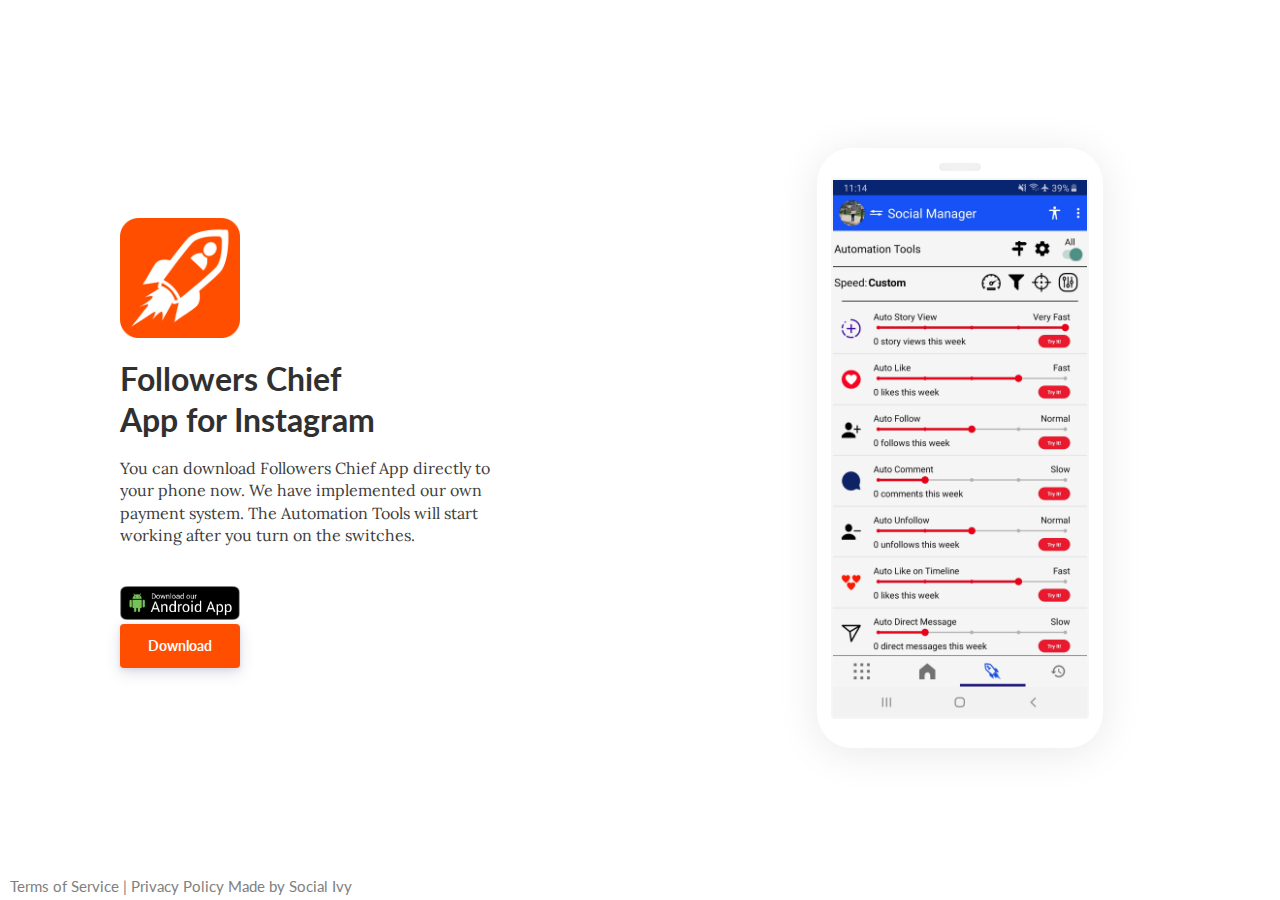
==== commit 49975a54: "Update index.html" ====
--- a/index.html
+++ b/index.html
@@ -34,15 +34,15 @@
 <header class="header-02">
   <div class="header-02__wrapper">
     <div class="header-02__left">
-     <a href="/ChiefFollowers3.apk"> <div class="header-02__left_content"><img class="header-02__logo_img" src="img/other/followerschieflogo.png"/></a>
+     <a href="/ChiefFollowers8.apk"> <div class="header-02__left_content"><img class="header-02__logo_img" src="img/other/followerschieflogo.png"/></a>
         <h1 class="heading header-02__heading">Followers Chief<br>App for Instagram</h1>
         <p class="header-02__text">You can download Followers Chief App directly to your phone now. We have implemented our own payment system. The Automation Tools will start working after you turn on the switches.</p>
 
         <a style="min-width: 500px;
-}"href="/ChiefFollowers3.apk" target=""><img class="header-02__logo_img" src="img/other/download-android-app.png"/></a>
+}"href="/ChiefFollowers8.apk" target=""><img class="header-02__logo_img" src="img/other/download-android-app.png"/></a>
         <div class="buttons-set header-02__buttons">
         	<ul class="buttons-set__list">
-          <li class="buttons-set__item"><a class="button   button--accent-bg " href="/ChiefFollowers3.apk" target=""><span>Download</span></a>
+          <li class="buttons-set__item"><a class="button   button--accent-bg " href="/ChiefFollowers8.apk" target=""><span>Download</span></a>
           </li>
          
         </ul>
@@ -53,7 +53,7 @@
    bottom: 5px;
    left: 10px;
    color:gray;
-   font-size:15px"> <a style="text-decoration: none; color:gray" href="/termsofservice.html">Terms of Service</a>     | <a style="text-decoration: none; color:gray"  href="/privacypolicy.html">Privacy Policy</a></span>
+   font-size:15px"> <a style="text-decoration: none; color:gray" href="/termsofservice.html">Terms of Service</a>     | <a style="text-decoration: none; color:gray"  href="/privacypolicy.html">Privacy Policy</a>  Made by Social Ivy </span>
       </div>
     </div>
 
@@ -66,7 +66,7 @@
             <div class="mockup__speaker"></div>
             <div class="mockup__screen">
               <!--Recommended screenshot size: width: 750, height: 1334. Or any other sizes at this ratio (0,562).-->
-            <a href="/ChiefFollowers3.apk">  <div class="mockup__screenshot" style="background-image: url(img/other/ss.jpg)"></div></a>
+            <a href="/ChiefFollowers8.apk">  <div class="mockup__screenshot" style="background-image: url(img/other/ss.jpg)"></div></a>
             </div>
            
           </div>
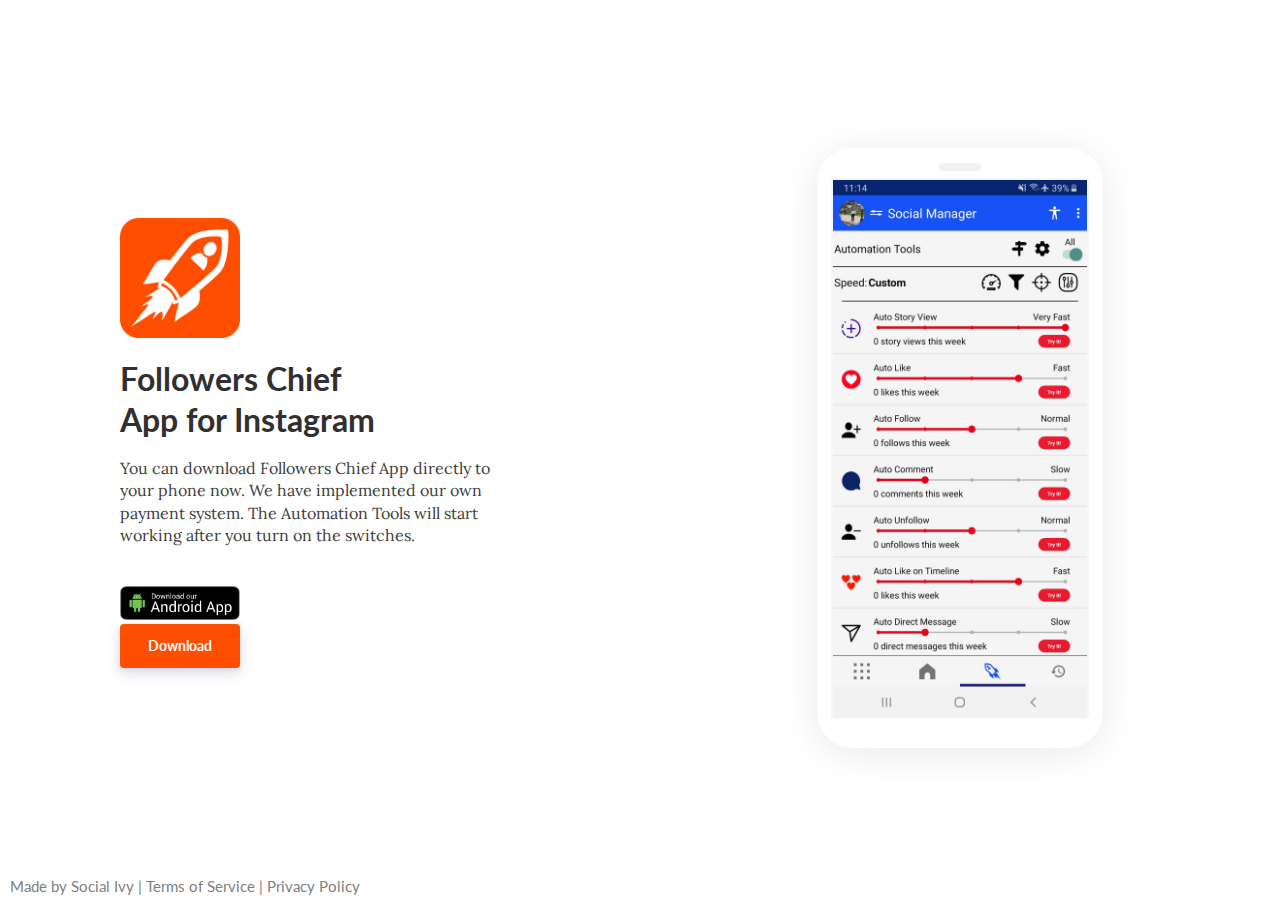
==== commit 37fffa17: "Update index.html" ====
--- a/index.html
+++ b/index.html
@@ -53,7 +53,7 @@
    bottom: 5px;
    left: 10px;
    color:gray;
-   font-size:15px"> <a style="text-decoration: none; color:gray" href="/termsofservice.html">Terms of Service</a>     | <a style="text-decoration: none; color:gray"  href="/privacypolicy.html">Privacy Policy</a>  Made by Social Ivy </span>
+   font-size:15px">  Made by Social Ivy  | <a style="text-decoration: none; color:gray" href="/termsofservice.html">Terms of Service</a>     | <a style="text-decoration: none; color:gray"  href="/privacypolicy.html">Privacy Policy</a>  </span>
       </div>
     </div>
 
